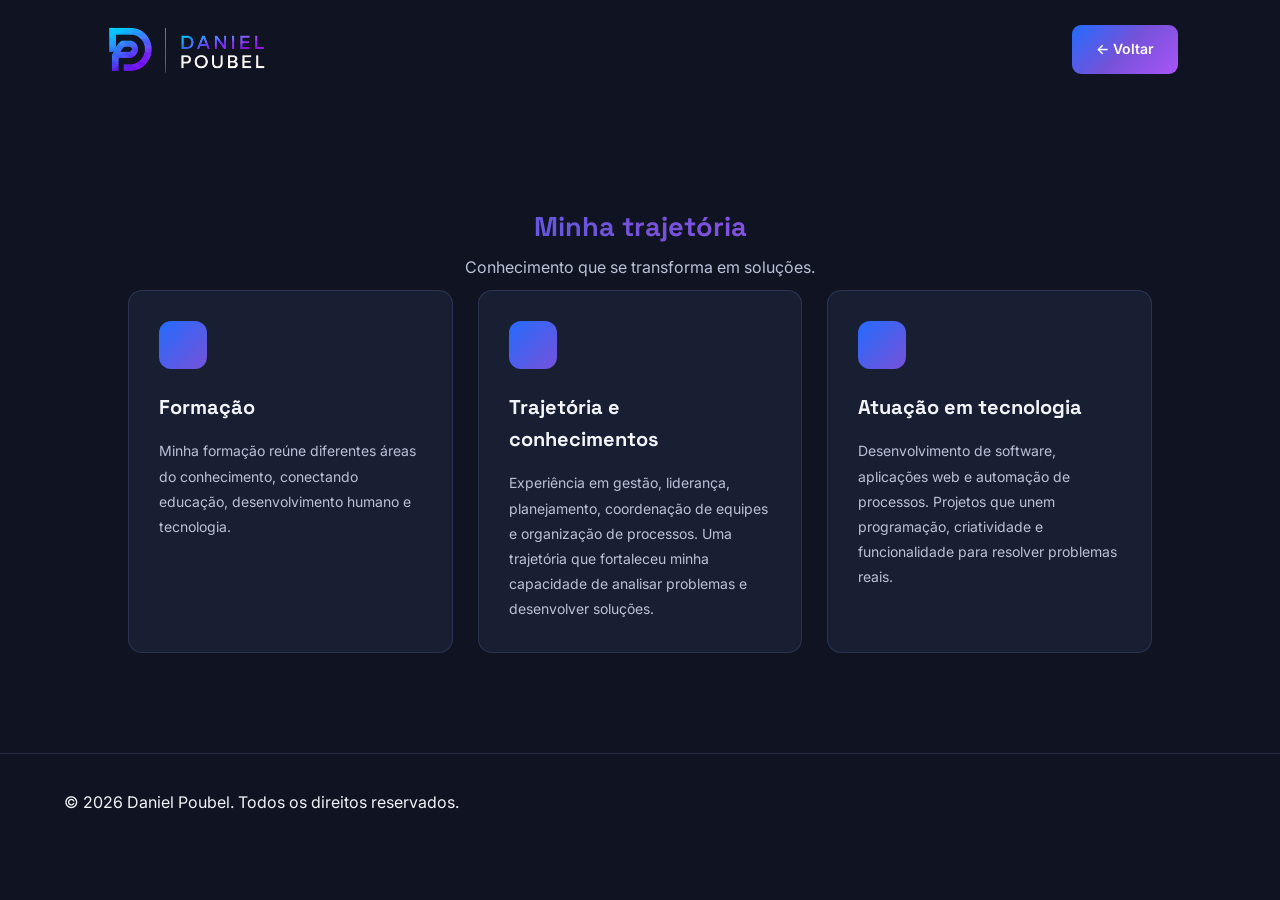
==== sobre/index.html @ 45f2a15e "Aprimora identidade visual e estrutura do portfólio Evolução visual e estrutural do portfólio, com m" ====
<!DOCTYPE html>
<html lang="pt-BR">

<head>
    <meta charset="UTF-8">
    <meta name="viewport" content="width=device-width, initial-scale=1.0">

    <title>Minha Trajetória | Daniel Poubel</title>

    <link rel="preconnect" href="https://fonts.googleapis.com">
    <link rel="preconnect" href="https://fonts.gstatic.com" crossorigin>

    <link href="https://fonts.googleapis.com/css2?family=Inter:wght@400;500;600;700&family=Space+Grotesk:wght@400;500;600;700&display=swap" rel="stylesheet">

    <link rel="stylesheet" href="../css/style.css">
</head>

<body>

    <header class="header">
        <nav class="navbar">

            <a class="logo" href="../index.html">
                <img
                    src="../assets/images/logo/logo-horizontal-dark.png"
                    alt="Daniel Poubel"
                >
            </a>

            <a href="../index.html" class="btn-secondary">
                ← Voltar
            </a>

        </nav>
    </header>

    <main>

        <section class="about">

            <div class="section-heading">
                <h2>Minha trajetória</h2>
                <p>Conhecimento que se transforma em soluções.</p>
            </div>

            <div class="about-content">

                <article class="about-card">
                    <div class="about-icon">
                        <i class="icon-graduation"></i>
                    </div>

                    <h3>Formação</h3>

                    <p>
                        Minha formação reúne diferentes áreas do conhecimento,
                        conectando educação, desenvolvimento humano e tecnologia.
                    </p>
                </article>

                <article class="about-card">
                    <div class="about-icon">
                        <i class="icon-lightbulb"></i>
                    </div>

                    <h3>Trajetória e conhecimentos</h3>

                    <p>
                        Experiência em gestão, liderança, planejamento,
                        coordenação de equipes e organização de processos.
                        Uma trajetória que fortaleceu minha capacidade de
                        analisar problemas e desenvolver soluções.
                    </p>
                </article>

                <article class="about-card">
                    <div class="about-icon">
                        <i class="icon-code"></i>
                    </div>

                    <h3>Atuação em tecnologia</h3>

                    <p>
                        Desenvolvimento de software, aplicações web e
                        automação de processos. Projetos que unem programação,
                        criatividade e funcionalidade para resolver problemas
                        reais.
                    </p>
                </article>

            </div>

        </section>

    </main>

    <footer class="footer">
        <p>© 2026 Daniel Poubel. Todos os direitos reservados.</p>
    </footer>

</body>
</html>
---- css/style.css ----
/* ===== CONFIGURAÇÕES GERAIS ===== */

* {
    margin: 0;
    padding: 0;
    box-sizing: border-box;
}

html {
    scroll-behavior: smooth;
}

:root {
    --cor-fundo: #101321;
    --cor-texto: #F3F5FA;
    --cor-card: #191F33;
    --cor-texto-secundario: #B9C2D8;
    --cor-destaque-texto: #8EAFFF;
    --brilho-hover: rgba(255, 255, 255, 0.65);
}

[data-theme="light"] {
    --cor-fundo: #F3F5FA;
    --cor-texto: #191F33;
    --cor-card: #FFFFFF;
    --cor-texto-secundario: #596579;
    --cor-destaque-texto: #5266B5;
    --brilho-hover: rgba(100, 100, 100, 0.30);
}

body {
    background-color: var(--cor-fundo);
    color: var(--cor-texto);
    font-family: 'Inter', sans-serif;
    line-height: 1.6;
}
    
h1, h2, h3, h4 {
    font-family: 'Space Grotesk', sans-serif;
}
    

/* ===== CABEÇALHO E NAVEGAÇÃO ===== */

.header {
    width: 100%;
    padding: 20px 8%;
    position: relative;
    z-index: 100;
}

.navbar {
    display: flex;
    align-items: center;
    justify-content: space-between;
}

/* LOGO */

.logo img {
    width: 170px;
    height: auto;
    display: block;
}

/* MENU */

.nav-menu {
    display: flex;
    align-items: center;
    gap: 35px;
    list-style: none;
}

.nav-menu a {
    color: var(--cor-texto);
    text-decoration: none;
    font-size: 20px;
    font-weight: 700;
    position: relative;
    transition: color 0.3s ease;
}

/* SUBLINHADO ANIMADO */

.nav-menu a::after {
    content: "";
    position: absolute;
    width: 0;
    height: 2px;
    bottom: -7px;
    left: 0;
    background: linear-gradient(
        90deg,
        #246BFD,
        #7652D9
    );
    transition: width 0.3s ease;
}

.nav-menu a:hover {
    background: linear-gradient(
        90deg,
        #246BFD,
        #7652D9,
        #A855F7
    );
    -webkit-background-clip: text;
    background-clip: text;
    -webkit-text-fill-color: transparent;
    color: transparent;
}

.nav-menu a:hover::after {
    width: 100%;
}

/* BOTÃO DE TEMA */

.theme-toggle {
    width: 58px;
    height: 30px;
    padding: 3px;
    border: 1px solid #7652D9;
    border-radius: 20px;
    background-color: var(--cor-card);
    cursor: pointer;
    display: flex;
    align-items: center;
    transition: all 0.3s ease;
}

.theme-icon {
    width: 22px;
    height: 22px;
    border-radius: 50%;
    background: linear-gradient(135deg, #246BFD, #7652D9);
    color: #FFFFFF;
    font-size: 15px;
    display: flex;
    align-items: center;
    justify-content: center;
    transition: transform 0.3s ease;
}


.theme-toggle {
    position: relative;
}

.theme-toggle::after {
    content: "☾";
    position: absolute;
    right: 8px;
    color: var(--cor-texto-secundario);
    opacity: 0.45;
    font-size: 15px;
    transition: opacity 0.3s ease;
}

[data-theme="light"] .theme-toggle::after {
    content: "☀";
    right: auto;
    left: 9px;
}

[data-theme="light"] .theme-icon {
    transform: translateX(27px);
}

.theme-toggle:hover {
    box-shadow: 0 0 12px rgba(118, 82, 217, 0.35);
}

/* ===== SEÇÃO HERO ===== */

.hero {
    min-height: 470px;
    padding: 40px calc(12% - 30px) 40px calc(12% + 30px);
    display: flex;
    align-items: center;
    justify-content: center;
    gap: 135px;
    position: relative;
    overflow: hidden;
}

/* FUNDO GEOMÉTRICO DO HERO */

.hero::before,
.hero::after {
    content: "";
    position: absolute;
    pointer-events: none;
    z-index: 0;
}

/* ILUMINAÇÃO ATRÁS DO TEXTO */

.hero::before {
    width: 650px;
    height: 500px;
    right: -80px;
    top: -30px;

    background: radial-gradient(
        ellipse,
        rgba(118, 82, 217, 0.20),
        rgba(36, 107, 253, 0.08) 45%,
        transparent 72%
    );

    filter: blur(25px);
}

/* FAIXAS DIAGONAIS */

.hero::after {
    width: 560px;
    height: 650px;
    right: -100px;
    top: -90px;

    background: linear-gradient(
        125deg,
        transparent 20%,
        rgba(118, 82, 217, 0.12) 45%,
        rgba(168, 85, 247, 0.08) 55%,
        rgba(36, 107, 253, 0.13) 75%,
        transparent 90%
    );

    transform: skewX(-22deg);
    filter: blur(12px);
}

/* FOTO E TRAJETÓRIA */

.hero-profile {
    flex: 0 0 340px;
    display: flex;
    flex-direction: column;
    gap: 14px;
    position: relative;
    z-index: 1;
}

.hero-profile::after {
    content: "";
    position: absolute;
    top: 5%;
    right: -65px;
    width: 2px;
    height: 90%;
    background: linear-gradient(
        180deg,
        #246BFD,
        #7652D9,
        #A855F7
    );
    box-shadow: 0 0 8px rgba(118, 82, 217, 0.45);
}

/* FOTO PROFISSIONAL */

.hero-image {
    width: 100%;
    aspect-ratio: 1 / 1;
    position: relative;
    overflow: hidden;
    border-radius: 18px;
    background: #FFFFFF;
    border: none;
    box-shadow: none;
}

.hero-image img {
    display: block;
    width: 100%;
    height: 100%;
    object-fit: cover;
    object-position: center 20%;
    border-radius: inherit;
    background: #FFFFFF;
    border: none;
    box-shadow: none;
    filter: none;
    transition: none;
}

/* CARD MINHA TRAJETÓRIA */

.trajectory-card {
    display: flex;
    align-items: center;
    gap: 14px;
    padding: 13px 16px;
    min-height: 92px;
    text-decoration: none;
    color: var(--cor-texto);
    background:
        linear-gradient(var(--cor-card), var(--cor-card)) padding-box,
        linear-gradient(110deg, #246BFD, #7652D9, #A855F7) border-box;
    border: 2px solid transparent;
    border-radius: 15px;
    transition: transform 0.3s ease, box-shadow 0.3s ease;
}

.trajectory-card:hover {
    transform: translateY(-4px);
    box-shadow: 0 0 18px rgba(118, 82, 217, 0.25);
}

.trajectory-icon {
    display: flex;
    align-items: center;
    justify-content: center;
    flex-shrink: 0;
    filter: drop-shadow(0 0 2px rgba(118, 82, 217, 0.4));
}

.trajectory-content {
    display: flex;
    flex-direction: column;
    gap: 3px;
}

.trajectory-content strong {
    font-size: 17px;
}

.trajectory-content small {
    color: var(--cor-texto-secundario);
    font-size: 12px;
    line-height: 1.4;
}

.trajectory-arrow {
    margin-left: auto;
    font-size: 30px;
    line-height: 1;
}

/* CONTEÚDO TEXTUAL */

.hero-content {
    flex: 1;
    max-width: 620px;
    position: relative;
    z-index: 1;
}

.hero-greeting {
    display: block;
    color: #8EAFFF;
    font-size: 25px;
    margin-bottom: 0;
}

.hero-content h1 {
    transform: translateY(-38px);
    font-size: clamp(42px, 5vw, 64px);
    font-weight: 700;
    line-height: 1.1;
    margin-bottom: 8px;
    background: linear-gradient(
    180deg,
    #246BFD 0%,
    #4D8DFF 35%,
    #7652D9 75%,
    #A855F7 100%
    );
    -webkit-background-clip: text;
    background-clip: text;
    -webkit-text-fill-color: transparent;
    filter: drop-shadow(0 0 10px rgba(36, 107, 253, 0.45));
}

.hero-content h2 {
    font-size: 27px;
    font-weight: 600;
    color: var(--cor-destaque-texto);
    margin-bottom: 18px;
}

.hero-content h3 {
    margin-bottom: 28px;
}

.hero-description {
    font-size: 17px;
    color: var(--cor-texto-secundario);
    line-height: 1.5;
    margin-bottom: 28px;
}

/* BOTÕES */

.hero-buttons {
    display: flex;
    flex-wrap: wrap;
    gap: 16px;
}

.hero-buttons {
    transform: translateY(14px);
}

.btn-primary,
.btn-secondary {
    display: inline-block;
    padding: 13px 24px;
    border-radius: 9px;
    text-decoration: none;
    font-size: 14px;
    font-weight: 600;
    transition: all 0.3s ease;
}

.btn-primary {
    background: linear-gradient(135deg, #246BFD, #7652D9);
    color: #FFFFFF;
}

.btn-primary:hover {
    transform: translateY(-3px);
    box-shadow: 0 8px 22px rgba(36, 107, 253, 0.30);
}

.btn-secondary {
    background: linear-gradient(
        135deg,
        #246BFD,
        #7652D9,
        #A855F7
    );
    color: #FFFFFF;
    border: none;
    transition: all 0.3s ease;
}

.btn-secondary:hover {
    background-color: #7652D9;
    color: #FFFFFF;
    transform: translateY(-3px);
}

/* ===== SOBRE MIM ===== */

.about {
    padding: 100px 10%;
}

.section-heading {
    text-align: center;
    margin-bottom: 55px;
}

.section-tag {
    display: inline-block;
    color: #8EAFFF;
    font-size: 12px;
    font-weight: 700;
    letter-spacing: 3px;
    margin-bottom: 5px;
}

.section-heading h2 {
    font-size: 38px;
    margin-bottom: 12px;
}

.section-heading p {
    color: #B9C2D8;
    font-size: 16px;
}

.about-content {
    display: grid;
    grid-template-columns: repeat(3, 1fr);
    gap: 25px;
}

.about-card {
    background-color: var(--cor-card);
    border: 1px solid rgba(142, 175, 255, 0.15);
    border-radius: 14px;
    padding: 30px;
    transition: transform 0.3s ease, border-color 0.3s ease;
}

.about-card:hover {
    transform: translateY(-6px);
    border-color: #7652D9;
}

.about-icon {
    width: 48px;
    height: 48px;
    display: flex;
    align-items: center;
    justify-content: center;
    background: linear-gradient(135deg, #246BFD, #7652D9);
    border-radius: 12px;
    margin-bottom: 22px;
}

.about-card h3 {
    font-size: 20px;
    margin-bottom: 15px;
}

.about-card p {
    color: var(--cor-texto-secundario);
    font-size: 14px;
    line-height: 1.8;
}

/* ===== TECNOLOGIAS ===== */

.technologies {
    padding: 10px 8% 25px;
    position: relative;
    overflow: hidden;
}

.tech-carousel {
    position: relative;
    display: flex;
    align-items: center;
    gap: 15px;
    margin-top: 0;
}

.tech-track-container {
    flex: 1;
    overflow: hidden;
    padding: 25px 0;

    mask-image: linear-gradient(
        90deg,
        transparent,
        #000 8%,
        #000 92%,
        transparent
    );
}

.tech-track {
    display: flex;
    align-items: center;
    gap: 22px;
    width: max-content;
    will-change: transform;
}

.tech-item {
    width: 145px;
    min-width: 145px;
    height: 145px;

    display: flex;
    flex-direction: column;
    align-items: center;
    justify-content: center;
    gap: 16px;

    background: var(--cor-card);

    border: 1px solid rgba(142, 175, 255, 0.2);
    border-radius: 16px;

    box-shadow: 0 0 18px rgba(36, 107, 253, 0.08);

    transition:
        transform 0.3s ease,
        box-shadow 0.3s ease,
        border-color 0.3s ease;
}

.tech-item:hover {
    transform: translateY(-8px);
    border-color: #7652D9;

    box-shadow:
        0 0 20px rgba(36, 107, 253, 0.2),
        0 0 35px rgba(118, 82, 217, 0.15);
}

.tech-item img {
    width: 48px;
    height: 48px;
    object-fit: contain;
}

.tech-item span {
    color: var(--cor-texto);
    font-size: 14px;
    font-weight: 600;
}

.tech-arrow {
    width: 42px;
    height: 42px;
    flex-shrink: 0;

    background-color: var(--cor-card);
    border: 1px solid #7652D9;
    border-radius: 50%;

    color: var(--cor-texto);
    font-size: 18px;
    cursor: pointer;

    transition: all 0.3s ease;
    z-index: 2;
}

.tech-arrow:hover {
    background: linear-gradient(135deg, #246BFD, #7652D9);

    box-shadow:
        0 0 15px rgba(118, 82, 217, 0.4);
}

/* PROJETOS */
.projects {
    padding: 25px 8%;
}

.section-heading {
    text-align: center;
    margin-bottom: 10px;
}

.section-tag {
    color: #8EAFFF;
    font-size: 0.8rem;
    font-weight: 700;
    letter-spacing: 2px;
}

.section-heading h2 {
    margin: 6px 0;
    font-size: 1.7rem;
    background: linear-gradient(
        90deg,
        #246BFD 0%,
        #7652D9 50%,
        #A855F7 100%
    );
    -webkit-background-clip: text;
    background-clip: text;
    -webkit-text-fill-color: transparent;
}

.section-heading p {
    color: var(--cor-texto-secundario);
}

.projects-container {
    max-width: 1100px;
    margin: 0 auto;
    padding: 14px;
    display: grid;
    grid-template-columns: repeat(3, minmax(0, 1fr));
    gap: 14px;
    background: var(--cor-card);
    border: 1px solid rgba(142, 175, 255, 0.15);
    border-radius: 20px;
}

.project-card {
    display: flex;
    flex-direction: column;
    overflow: hidden;
    color: inherit;
    text-decoration: none;
    background:
        linear-gradient(var(--cor-card), var(--cor-card)) padding-box,
        linear-gradient(135deg, #246BFD, #7652D9, #A855F7) border-box;
    border: 1px solid transparent;
    border-radius: 14px;
    transition: transform 0.3s ease, box-shadow 0.3s ease;
}

.project-card:hover {
    transform: translateY(-4px);
    box-shadow: 0 8px 24px rgba(118, 82, 217, 0.25);
}

.project-image {
    width: 100%;
    aspect-ratio: 16 / 6;
    overflow: hidden;
    background: #101321;
}

.project-image img {
    width: 100%;
    height: 100%;
    object-fit: cover;
    display: block;
}

.project-image-vertical {
    position: relative;
    background-image: url("../assets/images/projects/loop-sky/gameplay.png");
    background-size: cover;
    background-position: center;
}

.project-image-vertical img {
    object-fit: contain;
    padding: 8px;
}

.project-content {
    display: flex;
    flex-direction: column;
    align-items: flex-start;
    flex: 1;
    padding: 12px;
}

.project-category {
    color: #8EAFFF;
    font-size: 0.72rem;
    font-weight: 700;
    letter-spacing: 1px;
}

.project-content h3 {
    margin: 8px 0;
    color: var(--cor-texto);
    font-size: 1.05rem;
}

.project-content p {
    color: var(--cor-texto-secundario);
    font-size: 0.88rem;
    line-height: 1.4;
    margin-bottom: 10px;
}

.project-technologies {
    display: flex;
    flex-wrap: wrap;
    gap: 6px;
    margin-bottom: 12px;
}

.project-technologies span {
    padding: 4px 8px;
    color: var(--cor-texto);
    background:var(--cor-card);
    border: 1px solid transparent;
    border-radius: 6px;
    font-size: 0.7rem;
}

.project-link {
    margin-top: auto;
    background: linear-gradient(90deg, #246BFD, #7652D9, #A855F7);
    -webkit-background-clip: text;
    background-clip: text;
    -webkit-text-fill-color: transparent;
    font-weight: 700;
}

/* CAPAS DAS CATEGORIAS */
.category-cover {
    display: flex;
    align-items: center;
    justify-content: center;
    position: relative;
    background: linear-gradient(135deg, #17234A, #39236F, #171B35);
}

.category-cover span {
    color: #FFFFFF;
    font-size: 0.85rem;
    font-weight: 700;
    letter-spacing: 2px;
    text-align: center;
    padding: 10px;
}

.category-apps {
    background: linear-gradient(135deg, #152B50, #49308A, #191F33);
}

.category-systems {
    background: linear-gradient(135deg, #172B45, #343078, #191F33);
}

.category-tools {
    background: linear-gradient(135deg, #25204D, #59318A, #191F33);
}

.category-sites {
    background: linear-gradient(135deg, #153A63, #443080, #191F33);
}

#voltar-topo {
    position: fixed;
    bottom: 25px;
    right: 65px;
    width: 38px;
    height: 38px;
    border: 2px solid #7652D9;
    border-radius: 50%;
    background: var(--cor-card);
    color: var(--cor-destaque-texto);
    border-color: #7652D9;
    font-size: 22px;
    cursor: pointer;
    opacity: 0;
    visibility: hidden
    transition: 0.3s ease;
    padding: 0;
    display: flex;
    align-items: center;
    justify-content: center;
}

#voltar-topo.visivel {
    opacity: 1;
    visibility: visible;
}

#voltar-topo:hover {
    transform: scale(1.12);
    color: var(--cor-texto);
    background: var(--cor-card);;
    box-shadow: 0 0 8px var(--brilho-hover);
}

/* ===== RODAPÉ ===== */

.footer {
    min-height: 100px;
    padding: 20px 130px 20px 5%;
    display: flex;
    align-items: center;
    justify-content: space-between;
    gap: 25px;
    border-top: 1px solid rgba(142, 175, 255, 0.15);
    background: var(--cor-fundo);
}

.footer-logo img {
    display: block;
    width: 170px;
    height: auto;
}

.footer-copy {
    color: var(--cor-texto-secundario);
    font-size: 13px;
    text-align: center;
}

.footer-social {
    display: flex;
    align-items: center;
    gap: 12px;
}

.footer-social a {
    width: 40px;
    height: 40px;
    display: flex;
    align-items: center;
    justify-content: center;
    border: 1px solid rgba(118, 82, 217, 0.45);
    border-radius: 9px;
    transition: 0.3s ease;
}

.footer-social img {
    width: 20px;
    height: 20px;
}

.footer-social a:hover {
    transform: translateY(-3px);
    border-color: #7652D9;
    box-shadow: 0 0 12px rgba(118, 82, 217, 0.25);
}

.footer-social a:first-child img {
    filter: brightness(0) invert(1);
}

/* ÍCONES DO RODAPÉ NO MODO CLARO */

[data-theme="light"] .footer-social img {
    filter: brightness(0) saturate(100%);
}

[data-theme="light"] .footer-social svg {
    fill: #191F33;
}
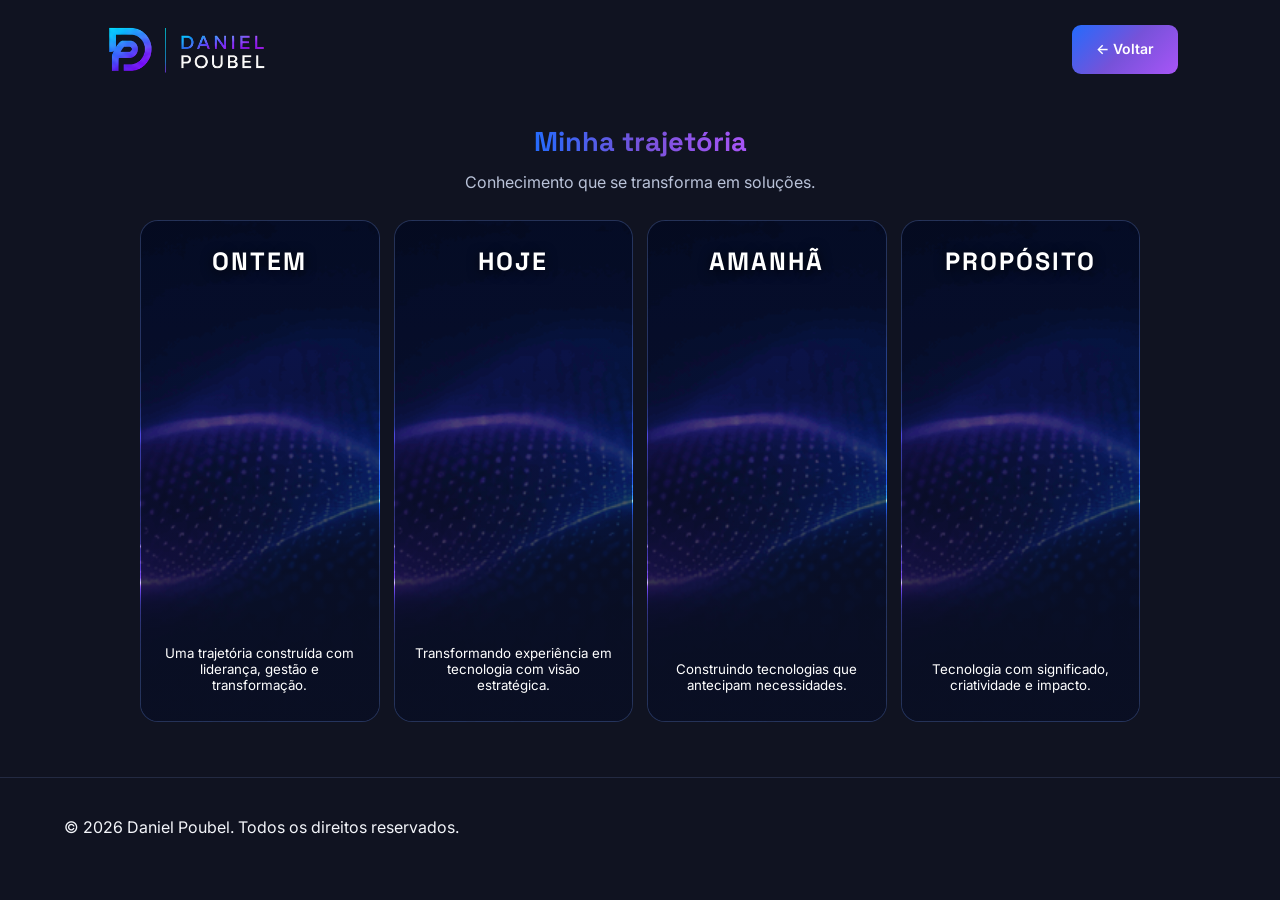
==== commit d4d227ad: "Corrige sincronização de tema nas categorias Ajusta o caminho de carregamento do theme.js nas página" ====
--- a/sobre/index.html
+++ b/sobre/index.html
@@ -13,6 +13,10 @@
     <link href="https://fonts.googleapis.com/css2?family=Inter:wght@400;500;600;700&family=Space+Grotesk:wght@400;500;600;700&display=swap" rel="stylesheet">
 
     <link rel="stylesheet" href="../css/style.css">
+    <script src="../js/trajectory.js" defer></script>
+
+    <script src="../js/theme.js" defer></script>
+
 </head>
 
 <body>
@@ -42,51 +46,107 @@
                 <h2>Minha trajetória</h2>
                 <p>Conhecimento que se transforma em soluções.</p>
             </div>
+            
+            <div class="about-stories">
 
-            <div class="about-content">
+                <!-- ONTEM -->
+                <button class="story-card story-yesterday"
+                        type="button"
+                        aria-expanded="false">
 
-                <article class="about-card">
-                    <div class="about-icon">
-                        <i class="icon-graduation"></i>
-                    </div>
+                    <span class="story-title">ONTEM</span>
 
-                    <h3>Formação</h3>
+                    <span class="story-preview">
+                        Uma trajetória construída com liderança, gestão e transformação.
+                    </span>
 
-                    <p>
-                        Minha formação reúne diferentes áreas do conhecimento,
-                        conectando educação, desenvolvimento humano e tecnologia.
-                    </p>
-                </article>
+                    <span class="story-full">
+                        <strong>Liderando pessoas, organizando caminhos.</strong>
+                        Minha trajetória profissional começou na educação pública,
+                        onde construí mais de 15 anos de experiência em gestão,
+                        liderança e desenvolvimento humano. Atuei na direção,
+                        coordenação e organização de equipes, planejando ações,                       estruturando processos e conduzindo projetos. Essa experiência
+                        fortaleceu minha capacidade analítica, visão estratégica e
+                        habilidade para compreender problemas, organizar demandas
+                        e transformar planejamento em resultados.
+                    </span>
 
-                <article class="about-card">
-                    <div class="about-icon">
-                        <i class="icon-lightbulb"></i>
-                    </div>
+                </button>
 
-                    <h3>Trajetória e conhecimentos</h3>
+                <!-- HOJE -->
+                <button class="story-card story-today"
+                        type="button"
+                        aria-expanded="false">
 
-                    <p>
-                        Experiência em gestão, liderança, planejamento,
-                        coordenação de equipes e organização de processos.
-                        Uma trajetória que fortaleceu minha capacidade de
-                        analisar problemas e desenvolver soluções.
-                    </p>
-                </article>
+                    <span class="story-title">HOJE</span>
 
-                <article class="about-card">
-                    <div class="about-icon">
-                        <i class="icon-code"></i>
-                    </div>
+                    <span class="story-preview">
+                        Transformando experiência em tecnologia com visão estratégica.
+                    </span>
 
-                    <h3>Atuação em tecnologia</h3>
+                    <span class="story-full">
+                        <strong>Transformando experiência em tecnologia com visão estratégica.</strong>
+                        Formado em Análise e Desenvolvimento de Sistemas e mestre
+                        pela Universidade Federal do Espírito Santo (UFES), direciono
+                        minha trajetória para o desenvolvimento de software. Trabalho
+                        com Python e exploro a criação de aplicações web, mobile,
+                        games e automações. Uno conhecimentos técnicos à experiência
+                        em gestão e processos para transformar requisitos em soluções
+                        funcionais, organizadas, eficientes e sustentáveis, sempre
+                        valorizando a experiência do usuário e a qualidade do código.
+                    </span>
 
-                    <p>
-                        Desenvolvimento de software, aplicações web e
-                        automação de processos. Projetos que unem programação,
-                        criatividade e funcionalidade para resolver problemas
-                        reais.
-                    </p>
-                </article>
+                </button>
+
+                <!-- AMANHÃ -->
+                <button class="story-card story-tomorrow"
+                        type="button"
+                        aria-expanded="false">
+
+                    <span class="story-title">AMANHÃ</span>
+
+                    <span class="story-preview">
+                        Construindo tecnologias que antecipam necessidades.
+                    </span>
+
+                    <span class="story-full">
+                        <strong>Construindo tecnologias que geram valor.</strong>
+                        Meu objetivo é aprofundar minha atuação no desenvolvimento
+                        de software e na arquitetura de soluções tecnológicas.
+                        Quero construir sistemas inteligentes, escaláveis e seguros,
+                        capazes de antecipar necessidades, otimizar processos e
+                        responder a desafios reais. Busco evoluir continuamente,
+                        explorar novas tecnologias e participar de projetos que
+                        transformem ideias em produtos digitais consistentes,
+                        inovadores e preparados para crescer.
+                    </span>
+
+                </button>
+
+                <!-- PROPÓSITO -->
+                <button class="story-card story-purpose"
+                        type="button"
+                        aria-expanded="false">
+
+                    <span class="story-title">PROPÓSITO</span>
+
+                    <span class="story-preview">
+                        Tecnologia com significado, criatividade e impacto.
+                    </span>
+
+                    <span class="story-full">
+                        <strong>Tecnologia com significado e impacto.</strong>
+                        Acredito que desenvolver software vai além de escrever código:
+                        significa compreender necessidades, resolver problemas e
+                        melhorar experiências. Meu propósito é unir tecnologia,
+                        criatividade, conhecimento e visão estratégica para criar
+                        soluções digitais que aproximem pessoas, simplifiquem rotinas,
+                        otimizem processos e gerem valor para usuários e organizações.
+                        Quero construir produtos que tenham utilidade, qualidade
+                        e impacto positivo.
+                    </span>
+
+                </button>
 
             </div>
 
--- a/css/style.css
+++ b/css/style.css
@@ -359,16 +359,16 @@
 
 .hero-content h1 {
     transform: translateY(-38px);
+    width: fit-content;
     font-size: clamp(42px, 5vw, 64px);
     font-weight: 700;
     line-height: 1.1;
     margin-bottom: 8px;
     background: linear-gradient(
-    180deg,
-    #246BFD 0%,
-    #4D8DFF 35%,
-    #7652D9 75%,
-    #A855F7 100%
+    90deg,
+    #246BFD,
+    #7652D9,
+    #A855F7
     );
     -webkit-background-clip: text;
     background-clip: text;
@@ -448,12 +448,12 @@
 /* ===== SOBRE MIM ===== */
 
 .about {
-    padding: 100px 10%;
-}
-
-.section-heading {
+    padding: 15px 10% 55px;
+}
+
+.about .section-heading {
     text-align: center;
-    margin-bottom: 55px;
+    margin-bottom: 25px;
 }
 
 .section-tag {
@@ -901,4 +901,224 @@
 
 [data-theme="light"] .footer-social svg {
     fill: #191F33;
-}+}
+
+/* ===== MINHA TRAJETÓRIA — CARDS INTERATIVOS ===== */
+
+.about-stories {
+    display: grid;
+    grid-template-columns: repeat(4, minmax(0, 1fr));
+    align-items: stretch;
+    gap: 14px;
+    max-width: 1200px;
+    margin: 0 auto;
+    padding: 0 12px;
+    position: relative;
+}
+
+.story-card {
+    position: relative;
+    isolation: isolate;
+    display: flex;
+    flex-direction: column;
+    align-items: center;
+    justify-content: flex-start;
+    min-width: 0;
+    min-height: 350px;
+    padding: 24px 18px;
+    overflow: hidden;
+    border: 1px solid rgba(142, 175, 255, 0.25);
+    border-radius: 18px;
+    color: #FFFFFF;
+    text-align: center;
+    font-family: 'Inter', sans-serif;
+    background-color: #101321;
+    background-size: cover;
+    background-position: center;
+
+    cursor: default;
+
+    transition:
+        transform 0.4s ease,
+        border-color 0.4s ease,
+        box-shadow 0.4s ease;
+}
+
+/* CAMADA ESCURA SOBRE AS IMAGENS */
+
+.story-card::before {
+    content: "";
+    position: absolute;
+    inset: 0;
+    z-index: -1;
+
+    background: linear-gradient(
+        180deg,
+        rgba(10, 15, 35, 0.35) 0%,
+        rgba(10, 15, 35, 0.65) 45%,
+        rgba(10, 15, 35, 0.96) 100%
+    );
+
+    transition: background 0.4s ease;
+}
+
+/* IMAGEM DE FUNDO */
+
+.story-yesterday,
+.story-today,
+.story-tomorrow,
+.story-purpose {
+    background-image: url("../assets/images/trajectory/trajectory-background.gif");
+    background-size: cover;
+    background-position: center;
+}
+
+/* TÍTULOS */
+
+.story-title {
+    width: 100%;
+    margin-bottom: 0;
+    color: #FFFFFF;
+    font-family: 'Space Grotesk', sans-serif;
+    font-size: 25px;
+    font-weight: 700;
+    letter-spacing: 2px;
+    text-align: center;
+    text-shadow: 0 2px 12px rgba(0, 0, 0, 0.8);
+    position: relative;
+    z-index: 1;
+}
+
+.story-preview {
+    position: absolute;
+    left: 18px;
+    right: 18px;
+    bottom: 28px;
+
+    margin: 0;
+    text-align: center;
+}
+
+/* DESCRIÇÃO COMPLETA */
+
+.story-full {  
+    width: auto;
+    margin-top: 0;
+    color: #F3F5FA;
+    font-size: 12px;
+    line-height: 1.5;
+    text-align: left;
+    opacity: 0;
+    transform: translateY(15px);
+    transition: opacity 0.35s ease, transform 0.35s ease;
+}
+
+.story-full strong {
+    display: block;
+    width: fit-content;
+    max-width: 100%;
+    margin: 0 auto 18px;
+
+    background: linear-gradient(
+        90deg,
+        #246BFD,
+        #7652D9,
+        #A855F7
+    );
+
+    -webkit-background-clip: text;
+    background-clip: text;
+    -webkit-text-fill-color: transparent;
+
+    font-family: 'Space Grotesk', sans-serif;
+    font-size: 19px;
+    line-height: 1.5;
+    text-align: center;
+}
+
+/* EXPANSÃO CENTRALIZADA DOS CARDS */
+
+.story-card.is-trigger-active {
+    opacity: 0;
+}
+
+.story-overlay {
+    position: fixed !important;
+    top: 50% !important;
+    left: 50% !important;
+    width: min(520px, 85vw) !important;
+    height: min(400px, 60vh);
+    min-height: 0;
+    max-height: 60vh;
+    padding: 35px 32px !important;
+    transform: translate(-50%, -50%) !important;
+    z-index: 9999 !important;
+    opacity: 1 !important;
+    pointer-events: none;
+    border-color: #7652D9;
+    box-shadow:
+        0 12px 35px rgba(36, 107, 253, 0.3),
+        0 0 35px rgba(118, 82, 217, 0.35);
+    animation: story-float-in 0.35s ease both;
+}
+
+.story-overlay .story-preview {
+    display: none;
+}
+
+.story-overlay .story-title {
+    margin-bottom: 28px;
+    flex-shrink: 0;
+}
+
+.story-overlay .story-full {
+    position: relative;
+    inset: auto;
+    width: 100%;
+    margin: 0;
+    overflow: visible;
+    font-size: 15px;
+    line-height: 1.7;
+    opacity: 1;
+    transform: none;
+    text-align: justify;
+}
+
+.story-overlay::before {
+    background: linear-gradient(
+        180deg,
+        rgba(10, 15, 35, 0.75),
+        rgba(10, 15, 35, 0.97)
+    );
+}
+
+@keyframes story-float-in {
+    from {
+        opacity: 0;
+        transform: translate(-50%, -46%) scale(0.94);
+    }
+
+    to {
+        opacity: 1;
+        transform: translate(-50%, -50%) scale(1);
+    }
+}
+
+/* ACESSIBILIDADE */
+
+.story-card:focus-visible {
+    outline: 2px solid #8EAFFF;
+    outline-offset: 4px;
+}
+
+.about .section-heading h2,
+.projects .section-heading h2 {
+    display: inline-block;
+    background: linear-gradient(
+        90deg,
+        #246BFD,
+        #7652D9,
+        #A855F7
+    );
+    -webkit-background-clip: text;
+    background-
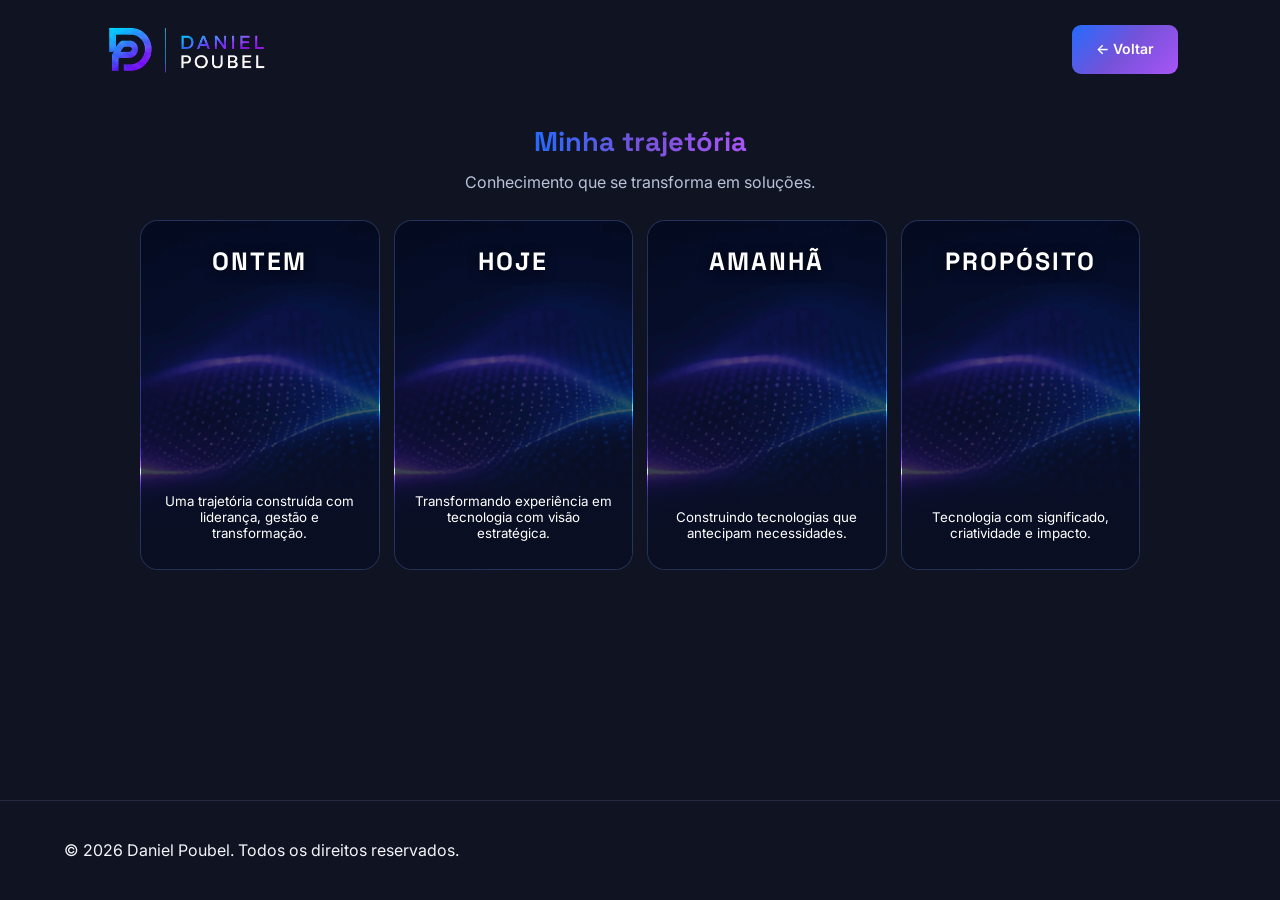
==== commit d64ee56b: "Aprimora interação dos cards da trajetória Implementa expansão dos cards no próprio local, com abert" ====
--- a/sobre/index.html
+++ b/sobre/index.html
@@ -13,8 +13,9 @@
     <link href="https://fonts.googleapis.com/css2?family=Inter:wght@400;500;600;700&family=Space+Grotesk:wght@400;500;600;700&display=swap" rel="stylesheet">
 
     <link rel="stylesheet" href="../css/style.css">
+    <link rel="stylesheet" href="../css/responsive.css">
+
     <script src="../js/trajectory.js" defer></script>
-
     <script src="../js/theme.js" defer></script>
 
 </head>
--- a/css/style.css
+++ b/css/style.css
@@ -29,10 +29,18 @@
 }
 
 body {
+    min-height: 100vh;
+    display: flex;
+    flex-direction: column;
+
     background-color: var(--cor-fundo);
     color: var(--cor-texto);
     font-family: 'Inter', sans-serif;
     line-height: 1.6;
+}
+
+main {
+    flex: 1;
 }
     
 h1, h2, h3, h4 {
@@ -816,7 +824,7 @@
     font-size: 22px;
     cursor: pointer;
     opacity: 0;
-    visibility: hidden
+    visibility: hidden;
     transition: 0.3s ease;
     padding: 0;
     display: flex;
@@ -1036,72 +1044,69 @@
     text-align: center;
 }
 
-/* EXPANSÃO CENTRALIZADA DOS CARDS */
-
-.story-card.is-trigger-active {
+/* ===== EXPANSÃO DOS CARDS NO PRÓPRIO LOCAL ===== */
+
+.about-stories {
+    align-items: start;
+}
+
+.story-card {
+    height: auto;
+    overflow: hidden;
+    cursor: pointer;
+}
+
+.story-full {
+    position: absolute;
+    visibility: hidden;
     opacity: 0;
-}
-
-.story-overlay {
-    position: fixed !important;
-    top: 50% !important;
-    left: 50% !important;
-    width: min(520px, 85vw) !important;
-    height: min(400px, 60vh);
-    min-height: 0;
-    max-height: 60vh;
-    padding: 35px 32px !important;
-    transform: translate(-50%, -50%) !important;
-    z-index: 9999 !important;
-    opacity: 1 !important;
-    pointer-events: none;
+    transform: translateY(15px);
+    transition: opacity 0.35s ease, transform 0.35s ease;
+}
+
+/* CARD EXPANDIDO */
+
+.story-card.expanded {
+    position: relative;
+    width: 100%;
+    height: auto;
+    min-height: 350px;
+    overflow: visible;
+    z-index: 2;
+
     border-color: #7652D9;
+
     box-shadow:
-        0 12px 35px rgba(36, 107, 253, 0.3),
-        0 0 35px rgba(118, 82, 217, 0.35);
-    animation: story-float-in 0.35s ease both;
-}
-
-.story-overlay .story-preview {
+        0 12px 35px rgba(36, 107, 253, 0.20),
+        0 0 25px rgba(118, 82, 217, 0.25);
+}
+
+/* Esconde a prévia */
+
+.story-card.expanded .story-preview {
     display: none;
 }
 
-.story-overlay .story-title {
-    margin-bottom: 28px;
-    flex-shrink: 0;
-}
-
-.story-overlay .story-full {
-    position: relative;
-    inset: auto;
+/* Exibe o conteúdo completo */
+
+.story-card.expanded .story-full {
+    position: relative;
+    visibility: visible;
     width: 100%;
-    margin: 0;
-    overflow: visible;
-    font-size: 15px;
+    margin-top: 24px;
+
+    opacity: 1;
+    transform: translateY(0);
+
+    font-size: 14px;
     line-height: 1.7;
-    opacity: 1;
-    transform: none;
     text-align: justify;
 }
 
-.story-overlay::before {
-    background: linear-gradient(
-        180deg,
-        rgba(10, 15, 35, 0.75),
-        rgba(10, 15, 35, 0.97)
-    );
-}
-
-@keyframes story-float-in {
-    from {
-        opacity: 0;
-        transform: translate(-50%, -46%) scale(0.94);
-    }
-
-    to {
-        opacity: 1;
-        transform: translate(-50%, -50%) scale(1);
-    }
+/* Título do card expandido */
+
+.story-card.expanded .story-title {
+    margin-bottom: 0;
 }
 
 /* ACESSIBILIDADE */
--- a/css/responsive.css
+++ b/css/responsive.css
@@ -0,0 +1,474 @@
+/* ===== TABLETS E TELAS INTERMEDIÁRIAS ===== */
+
+/* BOTÃO MOBILE OCULTO EM TELAS MAIORES */
+.menu-toggle {
+    display: none;
+}
+
+@media (max-width: 1100px) {
+
+    /* HERO */
+    .hero {
+        padding: 60px 5%;
+        gap: 45px;
+    }
+
+    .hero-profile {
+        flex: 0 0 280px;
+    }
+
+    .hero-content {
+        min-width: 0;
+    }
+
+    .hero-content h1 {
+        font-size: clamp(2rem, 4vw, 2.8rem);
+    }
+
+    /* TECNOLOGIAS */
+    .technologies {
+        padding-left: 5%;
+        padding-right: 5%;
+    }
+
+    .tech-item {
+        width: 125px;
+        min-width: 125px;
+        height: 125px;
+    }
+
+    /* PROJETOS */
+    .projects-container {
+        grid-template-columns: repeat(2, minmax(0, 1fr));
+        max-width: 850px;
+    }
+
+    /* MINHA TRAJETÓRIA */
+    .about-stories {
+        grid-template-columns: repeat(2, minmax(0, 1fr));
+        max-width: 850px;
+        gap: 18px;
+    }
+
+    .story-card {
+        min-height: 320px;
+    }
+
+    /* RODAPÉ */
+    .footer {
+        padding: 20px 5%;
+        gap: 20px;
+    }
+}
+
+/* ===== CELULARES ===== */
+
+@media (max-width: 600px) {
+
+    /* CABEÇALHO */
+    .header {
+        padding: 15px 5%;
+    }
+
+    #logo-principal {
+        width: 145px;
+        max-width: 100%;
+        height: auto;
+    }
+
+    .navbar {
+        position: relative;
+        gap: 12px;
+    }
+
+    /* BOTÃO HAMBÚRGUER */
+    .menu-toggle {
+        display: flex;
+        flex-direction: column;
+        justify-content: center;
+        align-items: center;
+        gap: 5px;
+        width: 42px;
+        height: 42px;
+        flex-shrink: 0;
+        background: var(--cor-card);
+        border: 1px solid #7652D9;
+        border-radius: 8px;
+        cursor: pointer;
+    }
+
+    .menu-toggle span {
+        width: 20px;
+        height: 2px;
+        background-color: var(--cor-texto);
+        border-radius: 2px;
+        transition: transform 0.3s ease, opacity 0.3s ease;
+    }
+
+    .menu-toggle.active span:nth-child(1) {
+        transform: translateY(7px) rotate(45deg);
+    }
+
+    .menu-toggle.active span:nth-child(2) {
+        opacity: 0;
+    }
+
+    .menu-toggle.active span:nth-child(3) {
+        transform: translateY(-7px) rotate(-45deg);
+    }
+
+    /* MENU ABERTO */
+    .nav-menu {
+        display: none;
+        position: absolute;
+        top: calc(100% + 12px);
+        right: 0;
+        flex-direction: column;
+        align-items: stretch;
+        gap: 18px;
+        width: min(250px, calc(100vw - 30px));
+        padding: 22px;
+        background: var(--cor-card);
+        border: 1px solid #7652D9;
+        border-radius: 12px;
+        box-shadow: 0 12px 30px rgba(0, 0, 0, 0.25);
+        z-index: 200;
+    }
+
+    .nav-menu.active {
+        display: flex;
+    }
+
+    .nav-menu a {
+        display: block;
+        width: 100%;
+        color: var(--cor-texto);
+        font-size: 17px;
+        text-align: center;
+    }
+
+    .nav-menu .theme-toggle {
+        align-self: center;
+    }
+
+    /* HERO */
+    .hero {
+        min-height: auto;
+        padding: 40px 6%;
+        flex-direction: column;
+        text-align: center;
+        gap: 28px;
+    }
+
+    .hero-profile {
+        width: min(100%, 280px);
+        flex: 0 0 auto;
+    }
+
+    .hero-profile::after {
+        display: none;
+    }
+
+    .hero-image {
+        width: 100%;
+        max-width: 200px;
+        margin: 0 auto;
+    }
+
+    .hero-content {
+        width: 100%;
+        min-width: 0;
+    }
+
+    .hero-content h1 {
+        width: 100%;
+        margin: 0 auto 12px;
+        font-size: clamp(2rem, 9vw, 2.6rem);
+        transform: none;
+    }
+
+    .hero-content h3 {
+        font-size: 1.1rem;
+        margin-bottom: 18px;
+    }
+
+    .hero-description {
+        font-size: 15px;
+        line-height: 1.7;
+    }
+
+    .hero-description br {
+        display: none;
+    }
+
+    .hero-buttons {
+        justify-content: center;
+        flex-wrap: wrap;
+        gap: 12px;
+        transform: none;
+    }
+
+    /* TECNOLOGIAS */
+    .technologies {
+        padding: 15px 4% 25px;
+    }
+
+    .tech-carousel {
+        gap: 8px;
+    }
+
+    .tech-arrow {
+        width: 34px;
+        height: 34px;
+    }
+
+    .tech-track-container {
+        min-width: 0;
+    }
+
+    .tech-item {
+        width: 105px;
+        min-width: 105px;
+        height: 105px;
+        gap: 10px;
+    }
+
+    .tech-item img {
+        width: 38px;
+        height: 38px;
+    }
+
+    /* PROJETOS */
+    .projects {
+        padding: 25px 5%;
+    }
+
+    .projects-container {
+        grid-template-columns: minmax(0, 1fr);
+        width: 100%;
+        max-width: 420px;
+        padding: 8px;
+        gap: 20px;
+    }
+
+    .project-card {
+        width: 100%;
+        min-width: 0;
+    }
+
+    .project-content {
+        padding: 18px;
+    }
+
+    /* MINHA TRAJETÓRIA */
+    .about {
+        padding: 25px 5% 40px;
+    }
+
+    .about-stories {
+        grid-template-columns: minmax(0, 1fr);
+        width: 100%;
+        max-width: 420px;
+        gap: 16px;
+        padding: 0;
+    }
+
+    .story-card {
+        width: 100%;
+        min-height: 260px;
+        padding: 24px 18px;
+    }
+
+    .story-title {
+        font-size: 23px;
+    }
+
+    .story-preview {
+        left: 18px;
+        right: 18px;
+        bottom: 22px;
+        font-size: 14px;
+    }
+
+    /* PAINEL EXPANDIDO */
+    .story-overlay {
+        position: fixed !important;
+        top: 50% !important;
+        left: 50% !important;
+        width: calc(100vw - 28px) !important;
+        height: auto !important;
+        max-height: calc(100dvh - 32px) !important;
+        min-height: 0 !important;
+        padding: 24px 20px !important;
+        display: flex;
+        flex-direction: column;
+        gap: 12px;
+        overflow-x: hidden !important;
+        overflow-y: auto !important;
+        box-sizing: border-box !important;
+        transform: translate(-50%, -50%) !important;
+        pointer-events: auto;
+    }
+
+    .story-overlay .story-title {
+        margin-bottom: 8px;
+        font-size: 22px;
+    }
+
+    .story-overlay .story-full {
+        width: 100%;
+        font-size: 14px;
+        line-height: 1.6;
+        text-align: left;
+    }
+
+    .story-overlay .story-full strong {
+        font-size: 17px;
+        margin-bottom: 12px;
+    }
+
+    /* RODAPÉ */
+    .footer {
+        min-height: auto;
+        padding: 28px 6%;
+        flex-direction: column;
+        justify-content: center;
+        align-items: center;
+        text-align: center;
+        gap: 18px;
+    }
+
+    .footer-logo img {
+        width: 145px;
+    }
+
+    .footer-social {
+        justify-content: center;
+        flex-wrap: wrap;
+    }
+
+    /* VOLTAR AO TOPO */
+    #voltar-topo {
+        right: 18px;
+        bottom: 18px;
+        z-index: 150;
+    }
+
+}
+
+/* ===== TELAS MUITO ESTREITAS ===== */
+
+@media (max-width: 380px) {
+
+    .header {
+        padding-left: 4%;
+        padding-right: 4%;
+    }
+
+    #logo-principal {
+        width: 130px;
+    }
+
+    .hero {
+        padding-left: 5%;
+        padding-right: 5%;
+    }
+
+    .story-card {
+        min-height: 240px;
+        padding: 20px 14px;
+    }
+
+    .story-title {
+        font-size: 21px;
+    }
+
+    .story-overlay {
+        padding: 20px 16px !important;
+    }
+
+}
+
+/* ===== MINHA TRAJETÓRIA — RESPONSIVIDADE ===== */
+
+/* TABLETS E TELAS MÉDIAS */
+@media (max-width: 1100px) {
+
+    .about {
+        padding: 20px 5% 45px;
+    }
+
+    .about-stories {
+        grid-template-columns: repeat(2, minmax(0, 1fr));
+        max-width: 850px;
+        gap: 18px;
+    }
+
+    .story-card {
+        min-height: 320px;
+    }
+}
+
+/* CELULARES */
+@media (max-width: 600px) {
+
+    .about {
+        padding: 20px 16px 35px;
+    }
+
+    .about .section-heading h2 {
+        font-size: 30px;
+    }
+
+    .about-stories {
+        grid-template-columns: minmax(0, 1fr);
+        width: 100%;
+        max-width: 420px;
+        gap: 16px;
+        padding: 0;
+    }
+
+    .story-card {
+        width: 100%;
+        min-height: 280px;
+        padding: 24px 18px;
+    }
+
+    .story-title {
+        font-size: 23px;
+    }
+
+    .story-preview {
+        left: 18px;
+        right: 18px;
+        bottom: 24px;
+        font-size: 14px;
+    }
+
+    .footer {
+        min-height: 90px;
+        padding: 20px 16px;
+        justify-content: center;
+        text-align: center;
+    }
+}
+
+/* AJUSTE DA DIVISÓRIA ENTRE FOTO E TEXTO */
+
+/* Tablets e telas médias */
+@media (max-width: 1100px) {
+    .hero {
+        gap: 80px;
+    }
+
+    .hero-profile::after {
+        right: -40px;
+    }
+}
+
+/* Celulares */
+@media (max-width: 600px) {
+    .hero-profile::after {
+        display: none;
+    }
+}
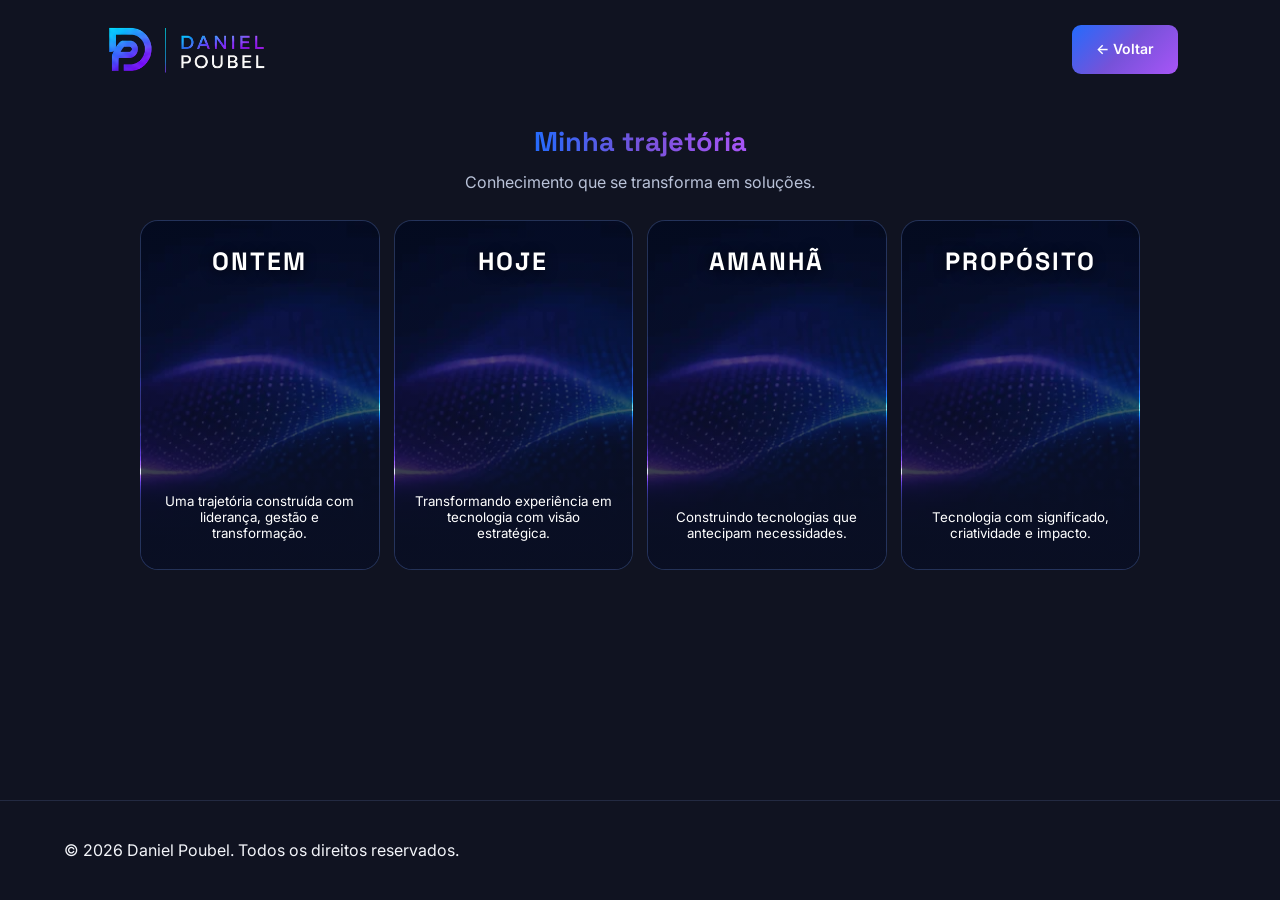
==== commit 9b6cae2c: "Otimiza carregamento da fotografia do hero Adiciona imagem WebP responsiva com srcset e prioridade d" ====
--- a/sobre/index.html
+++ b/sobre/index.html
@@ -6,6 +6,7 @@
     <meta name="viewport" content="width=device-width, initial-scale=1.0">
 
     <title>Minha Trajetória | Daniel Poubel</title>
+    <meta name="description" content="Conheça a trajetória de Daniel Poubel, sua experiência em gestão e educação, formação em tecnologia e jornada no desenvolvimento de software.">
 
     <link rel="preconnect" href="https://fonts.googleapis.com">
     <link rel="preconnect" href="https://fonts.gstatic.com" crossorigin>
--- a/css/style.css
+++ b/css/style.css
@@ -387,7 +387,7 @@
 .hero-content h2 {
     font-size: 27px;
     font-weight: 600;
-    color: var(--cor-destaque-texto);
+    color: var(--cor-texto);
     margin-bottom: 18px;
 }
 
@@ -976,7 +976,7 @@
 .story-today,
 .story-tomorrow,
 .story-purpose {
-    background-image: url("../assets/images/trajectory/trajectory-background.gif");
+    background-image: url("../assets/images/trajectory/trajectory-background.webp");
     background-size: cover;
     background-position: center;
 }
@@ -1064,21 +1064,25 @@
     transition: opacity 0.35s ease, transform 0.35s ease;
 }
 
-/* CARD EXPANDIDO */
-
 .story-card.expanded {
     position: relative;
+    z-index: 20;
+
     width: 100%;
-    height: auto;
-    min-height: 350px;
-    overflow: visible;
-    z-index: 2;
-
-    border-color: #7652D9;
+    height: 435px;
+    min-height: 400px;
+
+    padding: 24px 18px;
+    overflow: hidden;
+
+    transform: scaleX(1.30);
+    transform-origin: center center;
+
+    border: 2px solid #7652D9;
 
     box-shadow:
-        0 12px 35px rgba(36, 107, 253, 0.20),
-        0 0 25px rgba(118, 82, 217, 0.25);
+        0 12px 35px rgba(36, 107, 253, 0.30),
+        0 0 20px rgba(118, 82, 217, 0.35);
 }
 
 /* Esconde a prévia */
@@ -1098,8 +1102,8 @@
     opacity: 1;
     transform: translateY(0);
 
-    font-size: 14px;
-    line-height: 1.7;
+    font-size: 11px;
+    line-height: 1.8;
     text-align: justify;
 }
 
@@ -1126,4 +1130,32 @@
         #A855F7
     );
     -webkit-background-clip: text;
-    background-+     background-clip: text;
+    -webkit-text-fill-color: transparent;
+}
+
+@media (hover: hover) and (pointer: fine) {
+
+    .story-card:not(.expanded):hover {
+        transform: translateY(-7px);
+        border-color: #7652D9;
+
+        box-shadow:
+            0 8px 25px rgba(36, 107, 253, 0.22),
+            0 0 15px rgba(118, 82, 217, 0.25);
+    }
+
+}
+
+/* TÍTULOS ACESSÍVEIS */
+.visually-hidden {
+    position: absolute;
+    width: 1px;
+    height: 1px;
+    padding: 0;
+    margin: -1px;
+    overflow: hidden;
+    clip: rect(0, 0, 0, 0);
+    white-space: nowrap;
+    border: 0;
+}
--- a/css/responsive.css
+++ b/css/responsive.css
@@ -9,8 +9,8 @@
 
     /* HERO */
     .hero {
-        padding: 60px 5%;
-        gap: 45px;
+    padding: 60px 5%;
+    gap: 80px;
     }
 
     .hero-profile {
@@ -187,7 +187,7 @@
         transform: none;
     }
 
-    .hero-content h3 {
+    .hero-content h2 {
         font-size: 1.1rem;
         margin-bottom: 18px;
     }
@@ -275,7 +275,7 @@
 
     .story-card {
         width: 100%;
-        min-height: 260px;
+        min-height: 280px;
         padding: 24px 18px;
     }
 
@@ -286,7 +286,7 @@
     .story-preview {
         left: 18px;
         right: 18px;
-        bottom: 22px;
+        bottom: 24px;
         font-size: 14px;
     }
 
@@ -329,8 +329,8 @@
 
     /* RODAPÉ */
     .footer {
-        min-height: auto;
-        padding: 28px 6%;
+        min-height: 90px;
+        padding: 20px 16px;
         flex-direction: column;
         justify-content: center;
         align-items: center;
@@ -397,16 +397,6 @@
     .about {
         padding: 20px 5% 45px;
     }
-
-    .about-stories {
-        grid-template-columns: repeat(2, minmax(0, 1fr));
-        max-width: 850px;
-        gap: 18px;
-    }
-
-    .story-card {
-        min-height: 320px;
-    }
 }
 
 /* CELULARES */
@@ -418,20 +408,6 @@
 
     .about .section-heading h2 {
         font-size: 30px;
-    }
-
-    .about-stories {
-        grid-template-columns: minmax(0, 1fr);
-        width: 100%;
-        max-width: 420px;
-        gap: 16px;
-        padding: 0;
-    }
-
-    .story-card {
-        width: 100%;
-        min-height: 280px;
-        padding: 24px 18px;
     }
 
     .story-title {
@@ -445,30 +421,55 @@
         font-size: 14px;
     }
 
-    .footer {
-        min-height: 90px;
-        padding: 20px 16px;
-        justify-content: center;
-        text-align: center;
-    }
+/* CARD EXPANDIDO NO CELULAR */
+.story-card.expanded {
+    width: 100%;
+    height: auto;
+    min-height: 280px;
+    overflow: hidden;
+    transform: none;
+    padding: 24px 18px;
+}
+
+.story-card.expanded .story-full {
+    position: relative;
+    width: 100%;
+    min-width: 0;
+    margin-top: 20px;
+    visibility: visible;
+    opacity: 1;
+    transform: none;
+    font-size: 12px;
+    line-height: 1.5;
+    text-align: justify;
+    overflow-wrap: anywhere;
+}
+
+.story-card.expanded .story-preview {
+    display: none;
+}
+
 }
 
 /* AJUSTE DA DIVISÓRIA ENTRE FOTO E TEXTO */
 
 /* Tablets e telas médias */
 @media (max-width: 1100px) {
-    .hero {
-        gap: 80px;
-    }
-
     .hero-profile::after {
         right: -40px;
     }
 }
 
-/* Celulares */
-@media (max-width: 600px) {
-    .hero-profile::after {
-        display: none;
+@media (min-width: 1101px) and (max-width: 1280px) {
+    .story-card.expanded {
+        transform: none;
+        height: auto;
+        min-height: 435px;
+        overflow: visible;
+    }
+
+    .story-card.expanded .story-full {
+        font-size: 11px;
+        line-height: 1.5;
     }
 }
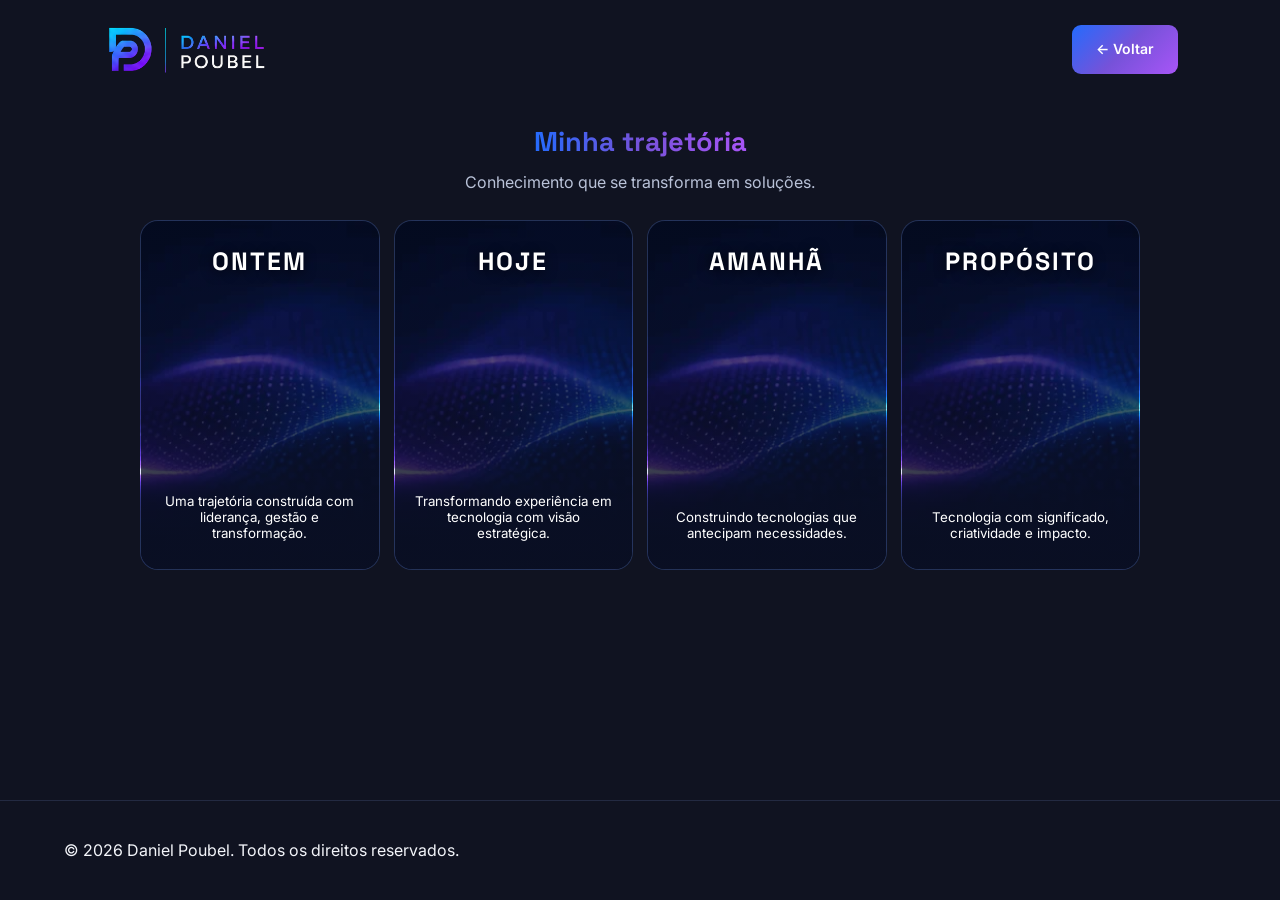
==== commit a1b06ce6: "Atualiza logos da página sobre para webp Corrige os caminhos das imagens do cabeçalho e rodapé na pá" ====
--- a/sobre/index.html
+++ b/sobre/index.html
@@ -28,7 +28,7 @@
 
             <a class="logo" href="../index.html">
                 <img
-                    src="../assets/images/logo/logo-horizontal-dark.png"
+                    src="../assets/images/logo/logo-horizontal-dark.webp"
                     alt="Daniel Poubel"
                 >
             </a>
--- a/css/style.css
+++ b/css/style.css
@@ -713,7 +713,7 @@
 
 .project-image-vertical {
     position: relative;
-    background-image: url("../assets/images/projects/loop-sky/gameplay.png");
+    background-image: url("../assets/images/projects/loop-sky/gameplay.webp");
     background-size: cover;
     background-position: center;
 }
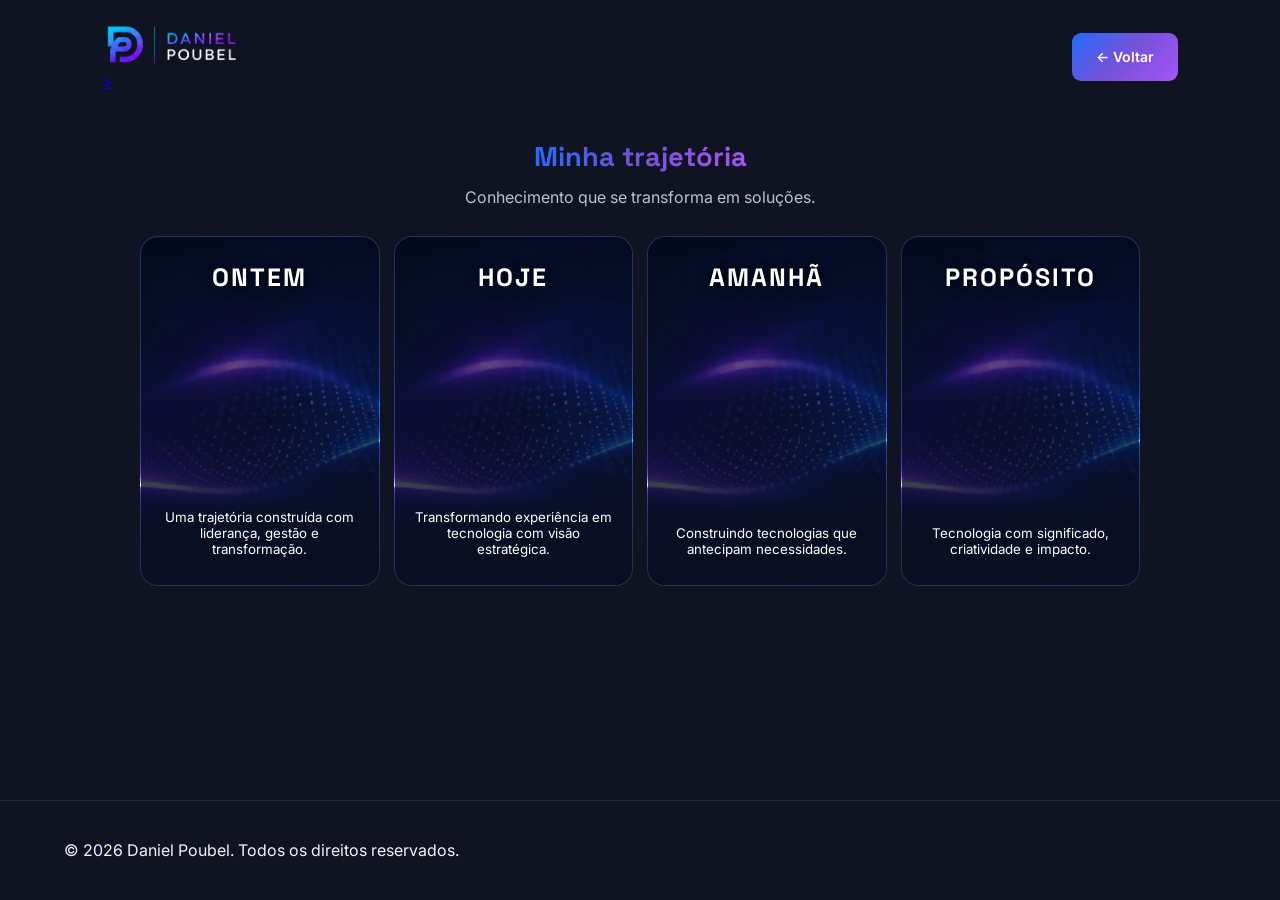
==== commit 3257a25e: "Ajusta tamanho e alternância do logo principal Padroniza o tamanho do logo e corrige sua identificaç" ====
--- a/sobre/index.html
+++ b/sobre/index.html
@@ -27,9 +27,9 @@
         <nav class="navbar">
 
             <a class="logo" href="../index.html">
-                <img
+                <img id="logo-principal"
                     src="../assets/images/logo/logo-horizontal-dark.webp"
-                    alt="Daniel Poubel"
+                    alt="Daniel Poubel">
                 >
             </a>
 
--- a/css/style.css
+++ b/css/style.css
@@ -66,7 +66,7 @@
 /* LOGO */
 
 .logo img {
-    width: 170px;
+    width: 140px;
     height: auto;
     display: block;
 }
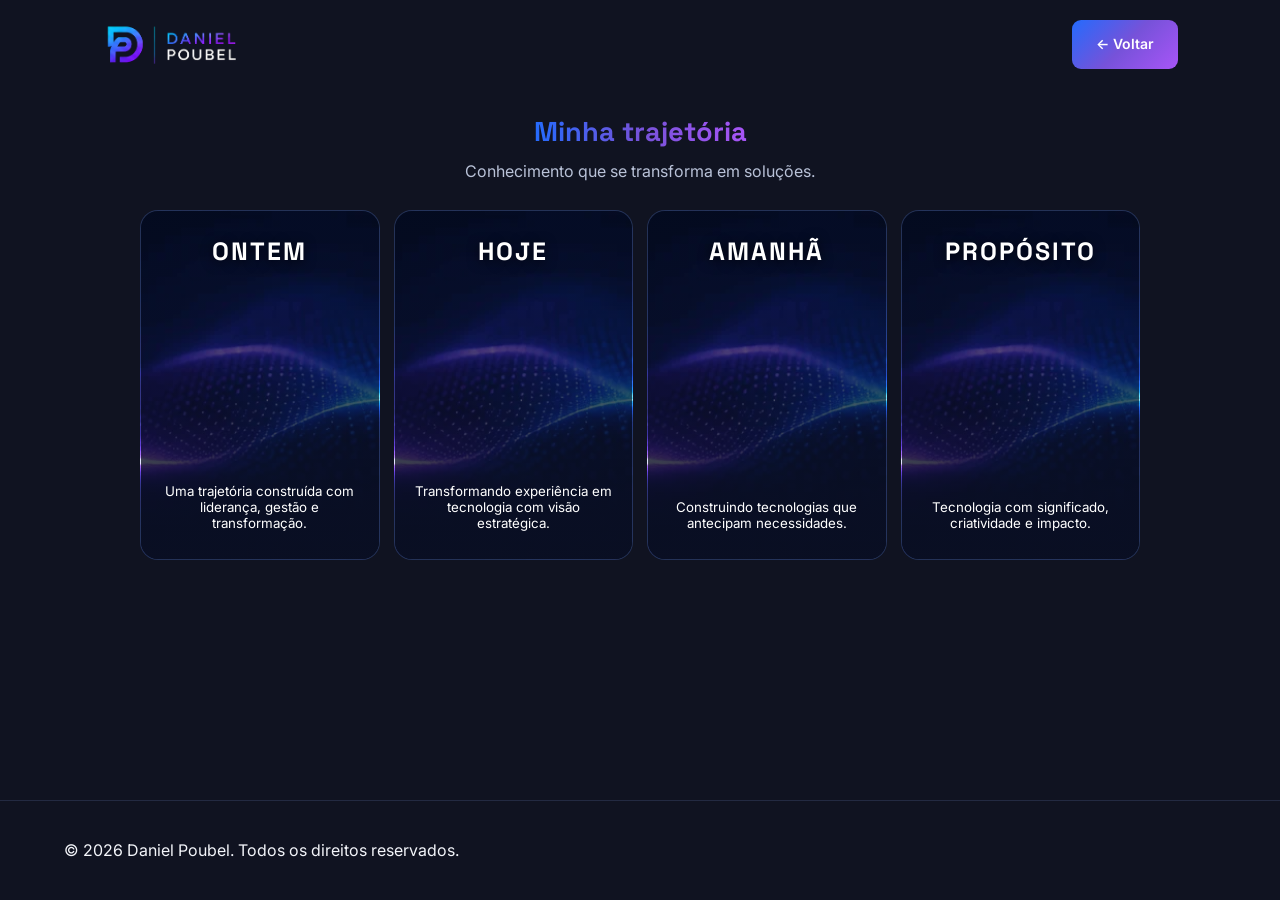
==== commit c4772879: "Corrige dimensionamento e alternância das logos Ajusta a estrutura do cabeçalho e corrige a exibição" ====
--- a/sobre/index.html
+++ b/sobre/index.html
@@ -29,7 +29,7 @@
             <a class="logo" href="../index.html">
                 <img id="logo-principal"
                     src="../assets/images/logo/logo-horizontal-dark.webp"
-                    alt="Daniel Poubel">
+                    alt="Daniel Poubel"
                 >
             </a>
 
